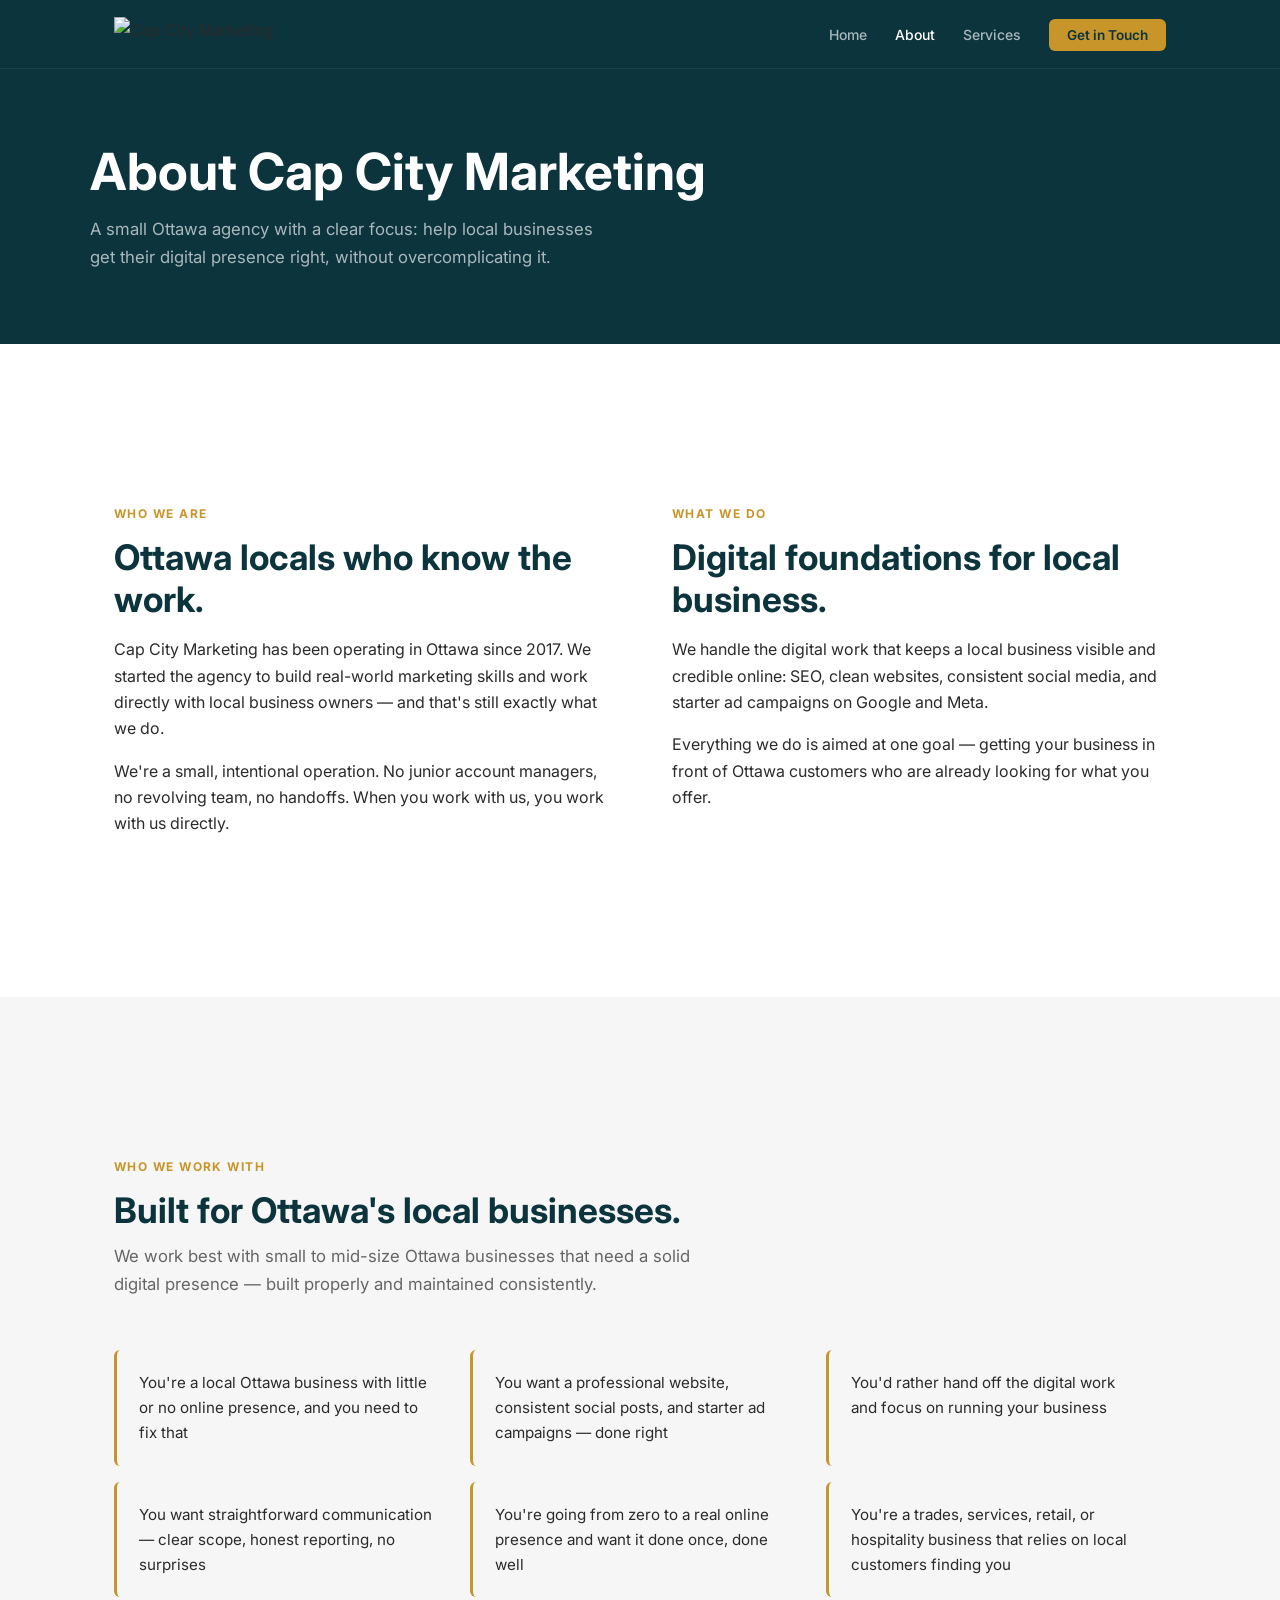
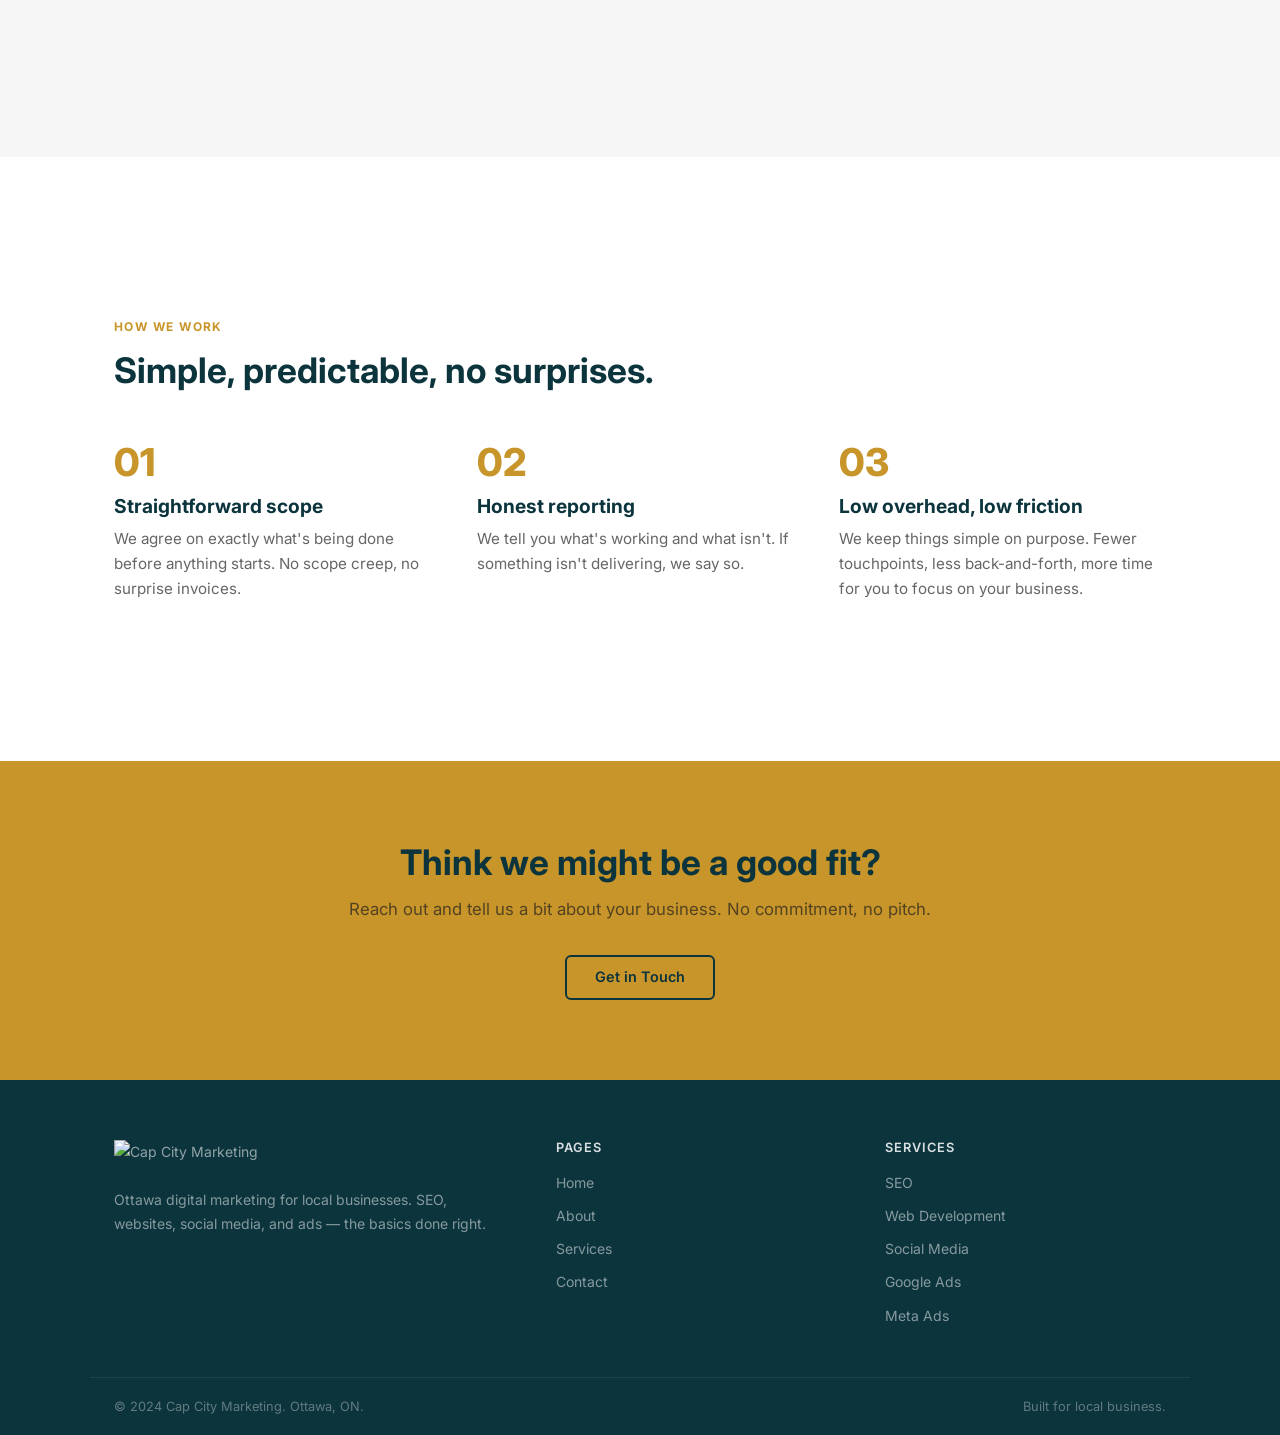
==== about.html @ e7a31820 "Initial build: Cap City Marketing static site Four-page static HTML/CSS site (Home, About, Services," ====
<!DOCTYPE html>
<html lang="en">
<head>
  <meta charset="UTF-8">
  <meta name="viewport" content="width=device-width, initial-scale=1.0">
  <title>About — Cap City Marketing</title>
  <meta name="description" content="Cap City Marketing is an Ottawa digital marketing agency focused on helping local businesses build a solid online presence — no fluff, no bloat.">
  <link rel="preconnect" href="https://fonts.googleapis.com">
  <link rel="preconnect" href="https://fonts.gstatic.com" crossorigin>
  <link href="https://fonts.googleapis.com/css2?family=Inter:wght@400;500;600;700;800&display=swap" rel="stylesheet">
  <link rel="stylesheet" href="style.css">
</head>
<body>

  <!-- Navigation -->
  <nav class="nav" role="navigation" aria-label="Main navigation">
    <div class="nav__inner">
      <a href="index.html" class="nav__logo" aria-label="Cap City Marketing home">
        <img src="https://capcitymarketing.com/wp-content/uploads/2023/04/cropped-Asset-5@4x.png" alt="Cap City Marketing">
      </a>
      <button class="nav__hamburger" aria-label="Toggle navigation" aria-expanded="false">
        <span></span>
        <span></span>
        <span></span>
      </button>
      <ul class="nav__menu" role="list">
        <li><a href="index.html" class="nav__link">Home</a></li>
        <li><a href="about.html" class="nav__link active">About</a></li>
        <li><a href="services.html" class="nav__link">Services</a></li>
        <li><a href="contact.html" class="nav__link nav__cta">Get in Touch</a></li>
      </ul>
    </div>
  </nav>

  <!-- Page Hero -->
  <div class="page-hero">
    <div class="page-hero__inner">
      <h1>About Cap City Marketing</h1>
      <p>A small Ottawa agency with a clear focus: help local businesses get their digital presence right, without overcomplicating it.</p>
    </div>
  </div>

  <!-- Who We Are -->
  <div class="section-wrap">
    <div class="section">
      <div class="two-col">
        <div>
          <span class="section-label">Who we are</span>
          <h2>Ottawa locals who know the work.</h2>
          <p style="margin-top:16px;">Cap City Marketing has been operating in Ottawa since 2017. We started the agency to build real-world marketing skills and work directly with local business owners — and that's still exactly what we do.</p>
          <p>We're a small, intentional operation. No junior account managers, no revolving team, no handoffs. When you work with us, you work with us directly.</p>
        </div>
        <div>
          <span class="section-label">What we do</span>
          <h2>Digital foundations for local business.</h2>
          <p style="margin-top:16px;">We handle the digital work that keeps a local business visible and credible online: SEO, clean websites, consistent social media, and starter ad campaigns on Google and Meta.</p>
          <p>Everything we do is aimed at one goal — getting your business in front of Ottawa customers who are already looking for what you offer.</p>
        </div>
      </div>
    </div>
  </div>

  <!-- Good fit / Not a fit -->
  <div class="section-wrap section-wrap--light">
    <div class="section">
      <div class="section-header">
        <span class="section-label">Who we work with</span>
        <h2>Built for Ottawa's local businesses.</h2>
        <p>We work best with small to mid-size Ottawa businesses that need a solid digital presence — built properly and maintained consistently.</p>
      </div>
      <div class="fit-grid">
        <div class="fit-item">
          <p>You're a local Ottawa business with little or no online presence, and you need to fix that</p>
        </div>
        <div class="fit-item">
          <p>You want a professional website, consistent social posts, and starter ad campaigns — done right</p>
        </div>
        <div class="fit-item">
          <p>You'd rather hand off the digital work and focus on running your business</p>
        </div>
        <div class="fit-item">
          <p>You want straightforward communication — clear scope, honest reporting, no surprises</p>
        </div>
        <div class="fit-item">
          <p>You're going from zero to a real online presence and want it done once, done well</p>
        </div>
        <div class="fit-item">
          <p>You're a trades, services, retail, or hospitality business that relies on local customers finding you</p>
        </div>
      </div>
    </div>
  </div>

  <!-- Values -->
  <div class="section-wrap">
    <div class="section">
      <div class="section-header">
        <span class="section-label">How we work</span>
        <h2>Simple, predictable, no surprises.</h2>
      </div>
      <div class="pillars">
        <div class="pillar">
          <div class="pillar__num">01</div>
          <h3>Straightforward scope</h3>
          <p>We agree on exactly what's being done before anything starts. No scope creep, no surprise invoices.</p>
        </div>
        <div class="pillar">
          <div class="pillar__num">02</div>
          <h3>Honest reporting</h3>
          <p>We tell you what's working and what isn't. If something isn't delivering, we say so.</p>
        </div>
        <div class="pillar">
          <div class="pillar__num">03</div>
          <h3>Low overhead, low friction</h3>
          <p>We keep things simple on purpose. Fewer touchpoints, less back-and-forth, more time for you to focus on your business.</p>
        </div>
      </div>
    </div>
  </div>

  <!-- CTA Banner -->
  <section class="cta-banner">
    <h2>Think we might be a good fit?</h2>
    <p>Reach out and tell us a bit about your business. No commitment, no pitch.</p>
    <a href="contact.html" class="btn btn--outline-dark">Get in Touch</a>
  </section>

  <!-- Footer -->
  <footer class="footer">
    <div class="footer__inner">
      <div class="footer__brand">
        <img src="https://capcitymarketing.com/wp-content/uploads/2023/04/cropped-Asset-5@4x.png" alt="Cap City Marketing">
        <p>Ottawa digital marketing for local businesses. SEO, websites, social media, and ads — the basics done right.</p>
      </div>
      <div class="footer__col">
        <h4>Pages</h4>
        <ul>
          <li><a href="index.html">Home</a></li>
          <li><a href="about.html">About</a></li>
          <li><a href="services.html">Services</a></li>
          <li><a href="contact.html">Contact</a></li>
        </ul>
      </div>
      <div class="footer__col">
        <h4>Services</h4>
        <ul>
          <li><a href="services.html">SEO</a></li>
          <li><a href="services.html">Web Development</a></li>
          <li><a href="services.html">Social Media</a></li>
          <li><a href="services.html">Google Ads</a></li>
          <li><a href="services.html">Meta Ads</a></li>
        </ul>
      </div>
    </div>
    <div class="footer__bottom">
      <span>&copy; 2024 Cap City Marketing. Ottawa, ON.</span>
      <span>Built for local business.</span>
    </div>
  </footer>

  <script>
    const hamburger = document.querySelector('.nav__hamburger');
    const menu = document.querySelector('.nav__menu');
    hamburger.addEventListener('click', () => {
      const isOpen = menu.classList.toggle('open');
      hamburger.classList.toggle('open', isOpen);
      hamburger.setAttribute('aria-expanded', isOpen);
    });
  </script>

</body>
</html>
---- style.css ----
/* ============================================================
   Cap City Marketing — Main Stylesheet
   ============================================================ */

/* === Reset & Base === */
*, *::before, *::after {
  box-sizing: border-box;
  margin: 0;
  padding: 0;
}

:root {
  --accent:       #c8952a;
  --accent-hover: #b5821f;
  --dark:         #0c343d;
  --text:         #2b2b2b;
  --text-light:   #666;
  --bg:           #fff;
  --bg-light:     #f6f6f6;
  --border:       #e2e2e2;
  --radius:       6px;
  --shadow:       0 2px 14px rgba(0,0,0,0.09);
  --font:         'Inter', system-ui, -apple-system, sans-serif;
  --max-w:        1100px;
}

html { scroll-behavior: smooth; }

body {
  font-family: var(--font);
  color: var(--text);
  background: var(--bg);
  line-height: 1.65;
  font-size: 16px;
}

img { max-width: 100%; display: block; }
a { color: inherit; text-decoration: none; }
ul { list-style: none; }

/* === Typography === */
h1, h2, h3, h4 {
  line-height: 1.2;
  font-weight: 700;
  color: var(--dark);
}
h1 { font-size: clamp(2rem, 5vw, 3.2rem); }
h2 { font-size: clamp(1.6rem, 3vw, 2.2rem); }
h3 { font-size: 1.2rem; }

p { margin-bottom: 1rem; }
p:last-child { margin-bottom: 0; }

/* === Container === */
.container {
  max-width: var(--max-w);
  margin: 0 auto;
  padding: 0 24px;
}

/* === Sections === */
.section {
  padding: 80px 24px;
  max-width: var(--max-w);
  margin: 0 auto;
}

.section-wrap { padding: 80px 0; }
.section-wrap--light { background: var(--bg-light); }
.section-wrap--dark  { background: var(--dark); }

.section-label {
  display: block;
  font-size: 0.75rem;
  font-weight: 700;
  letter-spacing: 0.12em;
  text-transform: uppercase;
  color: var(--accent);
  margin-bottom: 12px;
}

.section-header { max-width: 600px; margin-bottom: 52px; }
.section-header p {
  color: var(--text-light);
  font-size: 1.05rem;
  margin-top: 12px;
}

/* Dark section overrides */
.section-wrap--dark h2,
.section-wrap--dark h3,
.section-wrap--dark .section-header p {
  color: rgba(255,255,255,0.75);
}
.section-wrap--dark h2 { color: #fff; }

/* === Buttons === */
.btn {
  display: inline-block;
  padding: 13px 28px;
  border-radius: var(--radius);
  font-weight: 600;
  font-size: 0.9rem;
  cursor: pointer;
  transition: all 0.18s;
  border: 2px solid transparent;
  font-family: var(--font);
  line-height: 1;
}

.btn--primary {
  background: var(--accent);
  color: var(--dark);
  border-color: var(--accent);
}
.btn--primary:hover { background: var(--accent-hover); border-color: var(--accent-hover); }

.btn--outline-dark {
  background: transparent;
  color: var(--dark);
  border-color: var(--dark);
}
.btn--outline-dark:hover { background: var(--dark); color: #fff; }

.btn--outline-light {
  background: transparent;
  color: #fff;
  border-color: rgba(255,255,255,0.45);
}
.btn--outline-light:hover { border-color: #fff; background: rgba(255,255,255,0.08); }

/* === Navigation === */
.nav {
  background: var(--dark);
  position: sticky;
  top: 0;
  z-index: 200;
  border-bottom: 1px solid rgba(255,255,255,0.06);
}

.nav__inner {
  max-width: var(--max-w);
  margin: 0 auto;
  padding: 0 24px;
  height: 68px;
  display: flex;
  align-items: center;
  justify-content: space-between;
}

.nav__logo img {
  height: 34px;
  width: auto;
}

.nav__menu {
  display: flex;
  align-items: center;
  gap: 28px;
}

.nav__link {
  color: rgba(255,255,255,0.65);
  font-size: 0.875rem;
  font-weight: 500;
  transition: color 0.18s;
}
.nav__link:hover,
.nav__link.active { color: #fff; }

.nav__cta {
  background: var(--accent);
  color: var(--dark) !important;
  padding: 8px 18px;
  border-radius: var(--radius);
  font-weight: 600;
  font-size: 0.85rem;
}
.nav__cta:hover { background: var(--accent-hover); }

.nav__hamburger {
  display: none;
  flex-direction: column;
  gap: 5px;
  background: none;
  border: none;
  cursor: pointer;
  padding: 6px 4px;
}
.nav__hamburger span {
  display: block;
  width: 22px;
  height: 2px;
  background: #fff;
  border-radius: 2px;
  transition: all 0.22s ease;
}
.nav__hamburger.open span:nth-child(1) { transform: translateY(7px) rotate(45deg); }
.nav__hamburger.open span:nth-child(2) { opacity: 0; transform: scaleX(0); }
.nav__hamburger.open span:nth-child(3) { transform: translateY(-7px) rotate(-45deg); }

/* === Footer === */
.footer { background: var(--dark); color: rgba(255,255,255,0.55); font-size: 0.875rem; }

.footer__inner {
  max-width: var(--max-w);
  margin: 0 auto;
  padding: 60px 24px 40px;
  display: grid;
  grid-template-columns: 1.4fr 1fr 1fr;
  gap: 48px;
}

.footer__brand img { height: 30px; margin-bottom: 18px; }
.footer__brand p { line-height: 1.7; color: rgba(255,255,255,0.5); }

.footer__col h4 {
  color: rgba(255,255,255,0.85);
  font-size: 0.8rem;
  font-weight: 600;
  text-transform: uppercase;
  letter-spacing: 0.08em;
  margin-bottom: 16px;
}
.footer__col li { margin-bottom: 10px; }
.footer__col li a { color: rgba(255,255,255,0.5); transition: color 0.18s; }
.footer__col li a:hover { color: var(--accent); }

.footer__bottom {
  max-width: var(--max-w);
  margin: 0 auto;
  padding: 18px 24px;
  border-top: 1px solid rgba(255,255,255,0.07);
  display: flex;
  justify-content: space-between;
  align-items: center;
  font-size: 0.8rem;
  color: rgba(255,255,255,0.35);
}

/* === Hero (Home) === */
.hero {
  background: var(--dark);
  padding: 108px 24px 100px;
  text-align: center;
}
.hero__inner { max-width: 780px; margin: 0 auto; }
.hero h1 { color: #fff; margin-bottom: 20px; }
.hero h1 span { color: var(--accent); }
.hero__sub {
  font-size: 1.15rem;
  color: rgba(255,255,255,0.68);
  margin: 0 auto 36px;
  max-width: 560px;
}
.hero__actions { display: flex; gap: 14px; justify-content: center; flex-wrap: wrap; }

/* === Page Hero (inner pages) === */
.page-hero {
  background: var(--dark);
  padding: 72px 24px;
}
.page-hero__inner { max-width: var(--max-w); margin: 0 auto; }
.page-hero h1 { color: #fff; }
.page-hero p {
  color: rgba(255,255,255,0.65);
  font-size: 1.05rem;
  max-width: 520px;
  margin-top: 14px;
  margin-bottom: 0;
}

/* === Services Grid (Home overview) === */
.services-grid {
  display: grid;
  grid-template-columns: repeat(auto-fit, minmax(200px, 1fr));
  gap: 20px;
}

.service-card {
  background: var(--bg);
  border: 1px solid var(--border);
  border-radius: var(--radius);
  padding: 28px 24px;
  transition: box-shadow 0.2s, transform 0.2s;
}
.service-card:hover { box-shadow: var(--shadow); transform: translateY(-3px); }

.service-card__icon {
  width: 42px;
  height: 42px;
  background: var(--accent);
  border-radius: var(--radius);
  display: flex;
  align-items: center;
  justify-content: center;
  margin-bottom: 18px;
}
.service-card__icon svg { width: 20px; height: 20px; fill: var(--dark); }
.service-card h3 { margin-bottom: 8px; font-size: 1rem; }
.service-card p { color: var(--text-light); font-size: 0.9rem; }

/* === Pillars === */
.pillars {
  display: grid;
  grid-template-columns: repeat(auto-fit, minmax(220px, 1fr));
  gap: 36px;
}
.pillar__num {
  font-size: 2.4rem;
  font-weight: 800;
  color: var(--accent);
  line-height: 1;
  margin-bottom: 14px;
}
.pillar h3 { margin-bottom: 8px; }
.pillar p { color: var(--text-light); font-size: 0.95rem; }

/* === CTA Banner === */
.cta-banner {
  background: var(--accent);
  text-align: center;
  padding: 80px 24px;
}
.cta-banner h2 { color: var(--dark); margin-bottom: 12px; }
.cta-banner p { color: rgba(20,23,28,0.65); font-size: 1.05rem; margin-bottom: 32px; }

/* === About: Fit grid === */
.fit-grid {
  display: grid;
  grid-template-columns: repeat(auto-fit, minmax(280px, 1fr));
  gap: 16px;
}

.fit-item {
  padding: 20px 22px;
  border-radius: var(--radius);
  background: var(--bg-light);
  border-left: 3px solid var(--accent);
}

.fit-item p { font-size: 0.95rem; color: var(--text); margin: 0; }

/* === Two-col layout === */
.two-col {
  display: grid;
  grid-template-columns: 1fr 1fr;
  gap: 64px;
  align-items: start;
}

/* === Services Detail Page === */
.service-entry {
  padding: 64px 0;
  border-bottom: 1px solid var(--border);
}
.service-entry:last-child { border-bottom: none; }

.service-entry__head {
  display: flex;
  align-items: center;
  gap: 16px;
  margin-bottom: 20px;
}
.service-entry__icon {
  width: 48px;
  height: 48px;
  background: var(--accent);
  border-radius: var(--radius);
  display: flex;
  align-items: center;
  justify-content: center;
  flex-shrink: 0;
}
.service-entry__icon svg { width: 24px; height: 24px; fill: var(--dark); }
.service-entry__head h2 { font-size: 1.6rem; }

.service-entry__body {
  display: grid;
  grid-template-columns: 1fr 1fr;
  gap: 48px;
}
.service-entry__body p { color: var(--text-light); font-size: 0.975rem; }

.service-entry__includes h4 {
  font-size: 0.8rem;
  font-weight: 700;
  text-transform: uppercase;
  letter-spacing: 0.08em;
  color: var(--text-light);
  margin-bottom: 14px;
}
.service-entry__includes ul { display: flex; flex-direction: column; gap: 10px; }
.service-entry__includes li {
  display: flex;
  align-items: flex-start;
  gap: 10px;
  font-size: 0.9rem;
}
.service-entry__includes li::before {
  content: '';
  width: 6px;
  height: 6px;
  background: var(--accent);
  border-radius: 50%;
  flex-shrink: 0;
  margin-top: 7px;
}

/* === Contact Page === */
.contact-grid {
  display: grid;
  grid-template-columns: 1fr 1.7fr;
  gap: 64px;
  align-items: start;
}

.contact-info h2 { margin-bottom: 14px; }
.contact-info > p { color: var(--text-light); font-size: 0.975rem; }

.contact-facts { margin-top: 36px; display: flex; flex-direction: column; gap: 20px; }

.contact-fact {
  display: flex;
  gap: 14px;
  align-items: flex-start;
}
.contact-fact__icon {
  width: 38px;
  height: 38px;
  background: var(--bg-light);
  border-radius: var(--radius);
  display: flex;
  align-items: center;
  justify-content: center;
  flex-shrink: 0;
}
.contact-fact__icon svg { width: 17px; height: 17px; fill: var(--accent); }
.contact-fact h4 { font-size: 0.8rem; font-weight: 600; text-transform: uppercase; letter-spacing: 0.06em; color: var(--text-light); margin-bottom: 2px; }
.contact-fact p { font-size: 0.9rem; color: var(--text); margin: 0; }

/* === Form === */
.form {
  background: var(--bg-light);
  border-radius: 10px;
  padding: 40px;
}

.form-row {
  display: grid;
  grid-template-columns: 1fr 1fr;
  gap: 16px;
}

.form-group { margin-bottom: 18px; }
.form-group:last-of-type { margin-bottom: 24px; }

.form-group label {
  display: block;
  font-size: 0.85rem;
  font-weight: 600;
  margin-bottom: 6px;
  color: var(--text);
}

.form-group input,
.form-group select,
.form-group textarea {
  width: 100%;
  padding: 11px 14px;
  border: 1px solid var(--border);
  border-radius: var(--radius);
  font-family: var(--font);
  font-size: 0.9rem;
  color: var(--text);
  background: var(--bg);
  transition: border-color 0.18s, box-shadow 0.18s;
  -webkit-appearance: none;
  appearance: none;
}

.form-group input:focus,
.form-group select:focus,
.form-group textarea:focus {
  outline: none;
  border-color: var(--accent);
  box-shadow: 0 0 0 3px rgba(252,175,59,0.18);
}

.form-group textarea { resize: vertical; min-height: 130px; }

.form-group select {
  background-image: url("data:image/svg+xml,%3Csvg xmlns='http://www.w3.org/2000/svg' width='12' height='8' viewBox='0 0 12 8'%3E%3Cpath fill='%23888' d='M6 8L0 0h12z'/%3E%3C/svg%3E");
  background-repeat: no-repeat;
  background-position: right 14px center;
  padding-right: 36px;
}

.form__note {
  font-size: 0.8rem;
  color: var(--text-light);
  margin-top: 14px;
  text-align: center;
}

/* === Responsive === */
@media (max-width: 800px) {
  .nav__menu {
    position: fixed;
    top: 68px;
    left: 0;
    right: 0;
    background: var(--dark);
    flex-direction: column;
    align-items: flex-start;
    gap: 0;
    max-height: 0;
    overflow: hidden;
    transition: max-height 0.3s ease;
    border-bottom: 1px solid rgba(255,255,255,0.06);
  }
  .nav__menu.open { max-height: 360px; padding-bottom: 12px; }
  .nav__link {
    display: block;
    padding: 13px 24px;
    width: 100%;
    font-size: 0.95rem;
  }
  .nav__cta { margin: 8px 24px 4px; display: inline-block; width: auto; }
  .nav__hamburger { display: flex; }

  .section { padding: 56px 20px; }
  .section-wrap { padding: 56px 0; }

  .hero { padding: 72px 20px 64px; }

  .two-col,
  .contact-grid { grid-template-columns: 1fr; gap: 40px; }

  .service-entry__body { grid-template-columns: 1fr; gap: 28px; }

  .form { padding: 28px 20px; }
  .form-row { grid-template-columns: 1fr; }

  .footer__inner { grid-template-columns: 1fr; gap: 32px; }
  .footer__bottom { flex-direction: column; gap: 6px; text-align: center; }

  .pillars { grid-template-columns: 1fr; gap: 28px; }
  .services-grid { grid-template-columns: repeat(auto-fit, minmax(240px, 1fr)); }
}
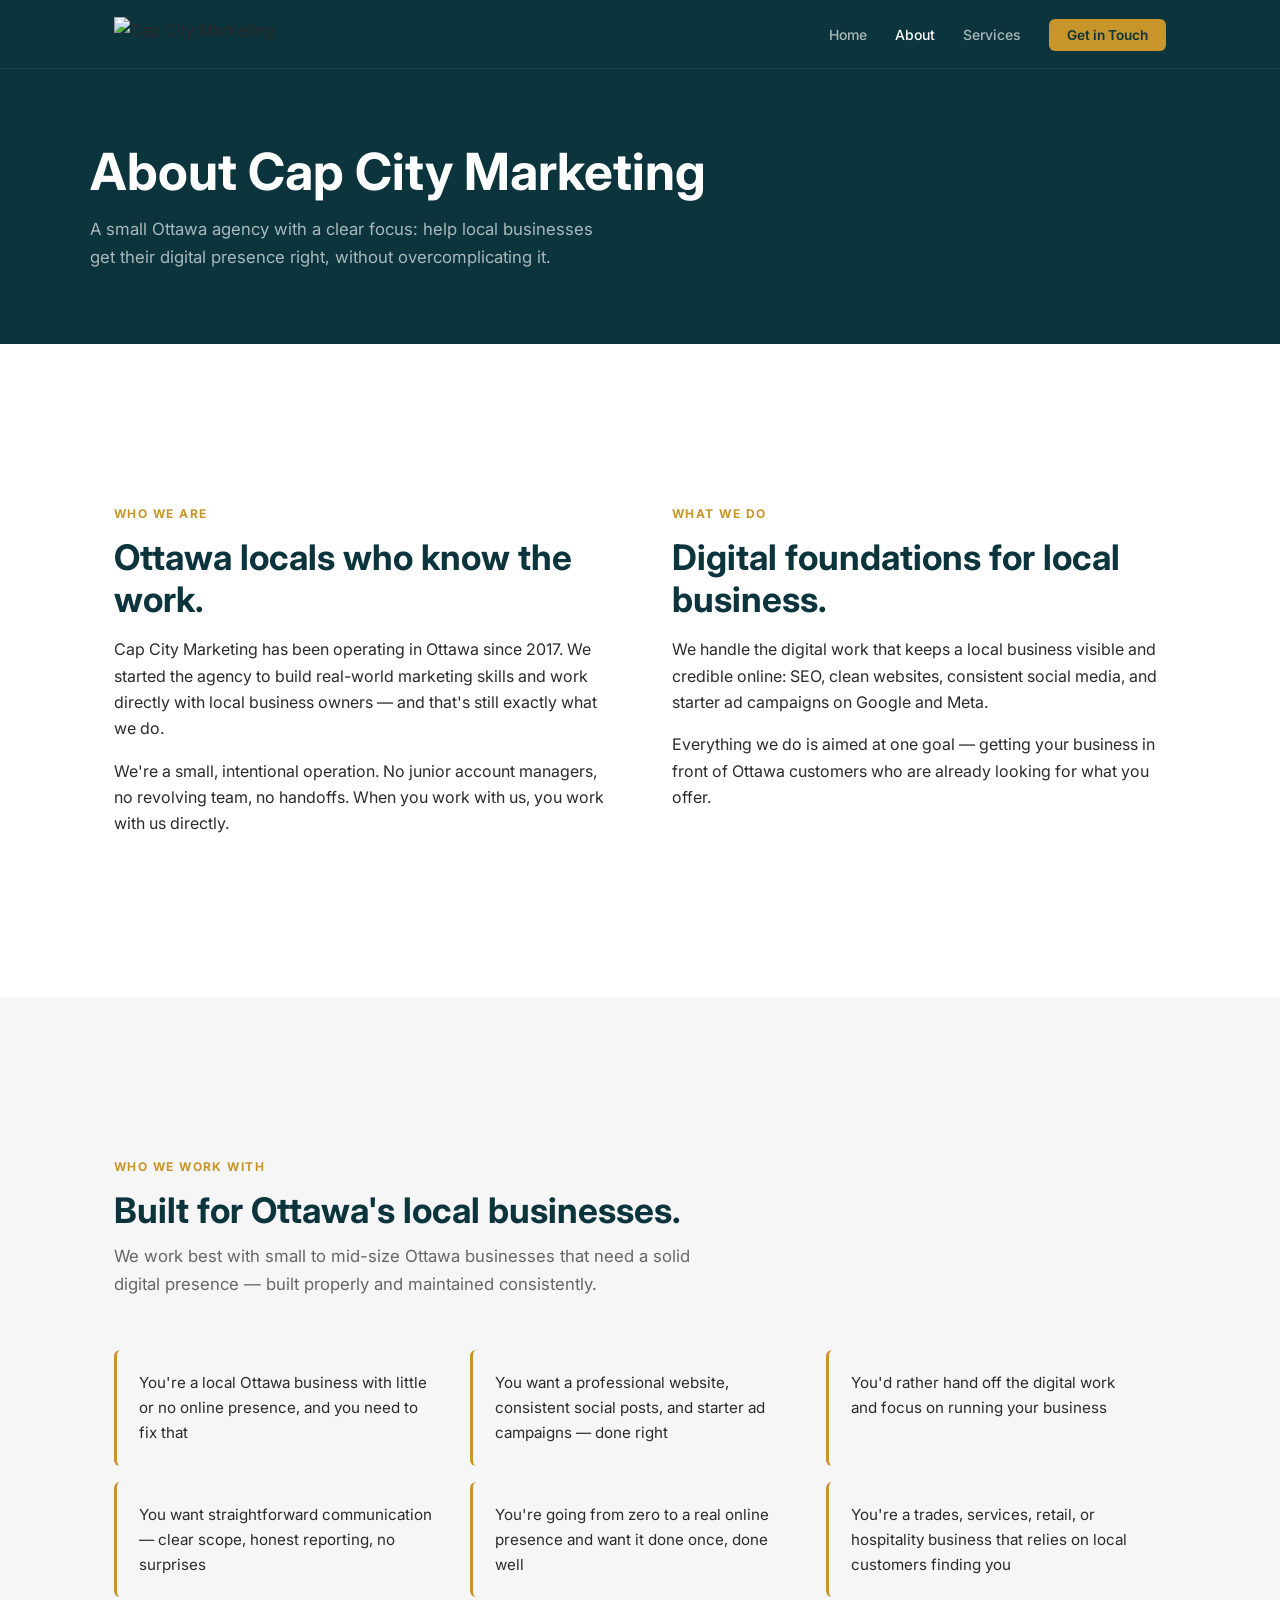
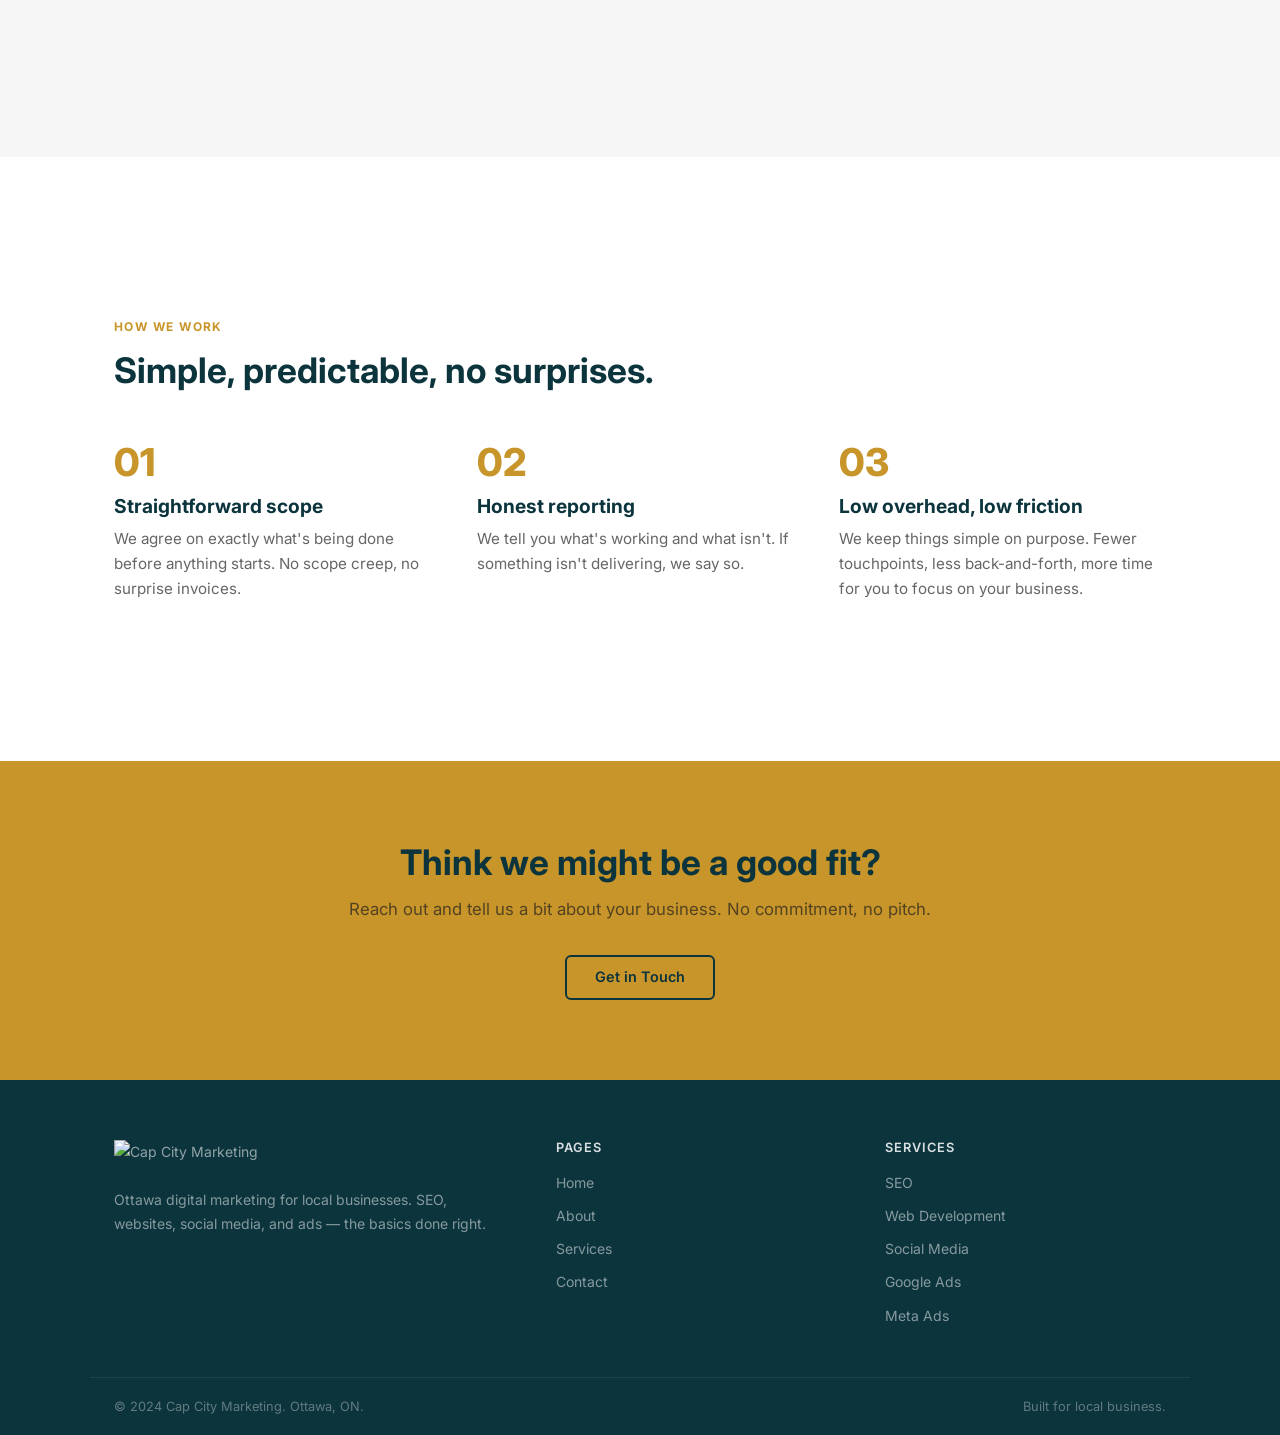
==== commit a4a30246: "Add Cap City Marketing name to header next to logo Co-Authored-By: Claude Sonnet 4.6 <noreply@anthro" ====
--- a/about.html
+++ b/about.html
@@ -5,6 +5,7 @@
   <meta name="viewport" content="width=device-width, initial-scale=1.0">
   <title>About — Cap City Marketing</title>
   <meta name="description" content="Cap City Marketing is an Ottawa digital marketing agency focused on helping local businesses build a solid online presence — no fluff, no bloat.">
+  <link rel="icon" type="image/png" href="favicon.png">
   <link rel="preconnect" href="https://fonts.googleapis.com">
   <link rel="preconnect" href="https://fonts.gstatic.com" crossorigin>
   <link href="https://fonts.googleapis.com/css2?family=Inter:wght@400;500;600;700;800&display=swap" rel="stylesheet">
@@ -17,6 +18,7 @@
     <div class="nav__inner">
       <a href="index.html" class="nav__logo" aria-label="Cap City Marketing home">
         <img src="https://capcitymarketing.com/wp-content/uploads/2023/04/cropped-Asset-5@4x.png" alt="Cap City Marketing">
+        <span class="nav__logo-name">Cap City Marketing</span>
       </a>
       <button class="nav__hamburger" aria-label="Toggle navigation" aria-expanded="false">
         <span></span>
--- a/style.css
+++ b/style.css
@@ -148,9 +148,22 @@
   justify-content: space-between;
 }
 
+.nav__logo {
+  display: flex;
+  align-items: center;
+  gap: 10px;
+}
+
 .nav__logo img {
   height: 34px;
   width: auto;
+}
+
+.nav__logo-name {
+  font-size: 1rem;
+  font-weight: 700;
+  color: var(--dark);
+  white-space: nowrap;
 }
 
 .nav__menu {
